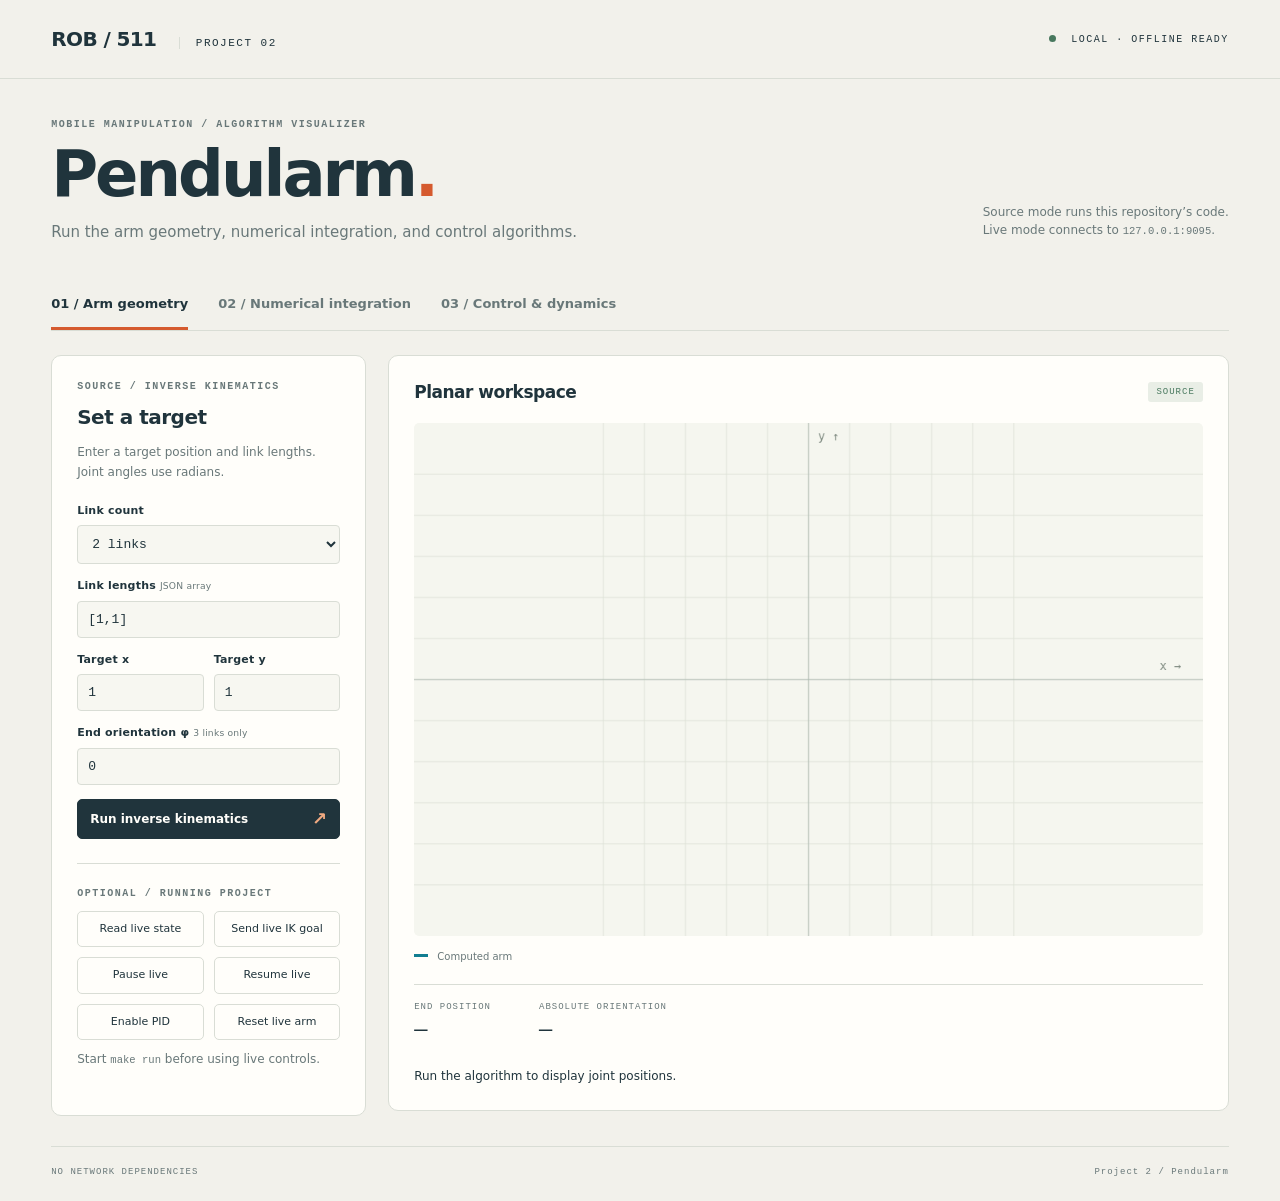
==== visualizer/index.html @ 278da364 "FINAL WITH TESTS" ====
<!doctype html>
<html lang="en">
<head>
<meta charset="utf-8"><meta name="viewport" content="width=device-width,initial-scale=1">
<title>Pendularm · Algorithm visualizer</title><link rel="stylesheet" href="style.css">
</head>
<body>
<header><div class="brand">ROB / 511 <span>PROJECT 02</span></div><div class="offline"><i></i> LOCAL · OFFLINE READY</div></header>
<main>
<div class="intro"><div><p class="eyebrow">MOBILE MANIPULATION / ALGORITHM VISUALIZER</p><h1>Pendularm<span>.</span></h1><p>Run the arm geometry, numerical integration, and control algorithms.</p></div><div class="mode-note">Source mode runs this repository’s code.<br>Live mode connects to <code>127.0.0.1:9095</code>.</div></div>
<nav aria-label="Algorithm views"><button class="tab active" data-page="arm">01 / Arm geometry</button><button class="tab" data-page="integration">02 / Numerical integration</button><button class="tab" data-page="control">03 / Control & dynamics</button></nav>
<div id="error" role="alert" hidden></div>
<section id="arm" class="page active">
<div class="workspace"><aside class="panel"><p class="eyebrow">SOURCE / INVERSE KINEMATICS</p><h2>Set a target</h2><p class="muted">Enter a target position and link lengths. Joint angles use radians.</p>
<label>Link count<select id="links"><option value="2">2 links</option><option value="3">3 links + orientation</option></select></label>
<label>Link lengths <small>JSON array</small><input id="lengths" value="[1,1]" spellcheck="false"></label>
<div class="fields"><label>Target x<input id="tx" type="number" value="1" step="0.1"></label><label>Target y<input id="ty" type="number" value="1" step="0.1"></label></div>
<label>End orientation φ <small>3 links only</small><input id="phi" type="number" value="0" step="0.1"></label>
<button class="primary" id="solve">Run inverse kinematics <span>↗</span></button>
<hr><p class="eyebrow">OPTIONAL / RUNNING PROJECT</p><div class="fields"><button id="snapshot">Read live state</button><button id="servo">Send live IK goal</button></div>
<div class="fields"><button id="pause">Pause live</button><button id="resume">Resume live</button></div>
<div class="fields"><button id="enable">Enable PID</button><button id="reset">Reset live arm</button></div><p id="liveStatus" class="muted">Start <code>make run</code> before using live controls.</p>
</aside><article class="panel visual"><div class="panel-top"><h2>Planar workspace</h2><span id="armBadge" class="badge">SOURCE</span></div><canvas id="armCanvas" width="1000" height="650" aria-label="Computed arm geometry"></canvas><div class="legend"><span><i class="actual"></i> Computed arm</span></div><div class="metrics"><div><small>END POSITION</small><strong id="endPosition">—</strong></div><div><small>ABSOLUTE ORIENTATION</small><strong id="orientation">—</strong></div></div><div id="armReadout" class="readout" aria-live="polite">Run the algorithm to display joint positions.</div></article></div>
</section>
<section id="integration" class="page">
<div class="workspace"><aside class="panel"><p class="eyebrow">SOURCE / NUMERICAL INTEGRATION</p><h2>Trace a forcing function</h2><p class="muted">Integrate x″ = f(t) from an initial position and velocity.</p>
<label>Forcing preset<select id="forcing"><option value="t">Ramp · t</option><option value="1">Constant · 1</option><option value="t^2">Quadratic · t²</option><option value="sin(t)">Sine · sin(t)</option><option value="custom">Custom expression</option></select></label>
<label>f(t)<input id="expression" value="t" spellcheck="false"></label>
<label>Method<select id="method"><option>euler</option><option>midpoint</option><option>verlet</option><option selected>rk4</option></select></label>
<div class="fields"><label>x₀<input id="x0" type="number" value="1" step=".1"></label><label>v₀<input id="v0" type="number" value="0" step=".1"></label></div>
<div class="fields"><label>dt<input id="dt" type="number" value=".1" min=".001" step=".01"></label><label>Steps<input id="steps" type="number" value="40" min="1" max="2000"></label></div>
<button class="primary" id="integrate">Run integration <span>↗</span></button><button id="runAll">Run all four methods</button>
</aside><article class="panel visual"><div class="panel-top"><h2>Position over time</h2><span class="badge">COMPUTED TRACES</span></div><canvas id="traceCanvas" width="1000" height="650" aria-label="Computed numerical integration traces"></canvas><div class="legend" id="traceLegend"><span><i class="actual"></i> Computed position</span></div><div class="metrics"><div><small>FINAL POSITION</small><strong id="finalPosition">—</strong></div><div><small>FINAL VELOCITY</small><strong id="finalVelocity">—</strong></div></div><div id="integrationReadout" class="readout" aria-live="polite">Run integration to display the computed trajectory.</div></article></div>
</section>
<section id="control" class="page">
<div class="control-grid"><article class="panel"><p class="eyebrow">SOURCE / ONE PID UPDATE</p><h2>Run the controller</h2><div class="fields three"><label>Kp<input id="kp" type="number" value="2" step=".1"></label><label>Ki<input id="ki" type="number" value="1" step=".1"></label><label>Kd<input id="kd" type="number" value="3" step=".1"></label></div><div class="fields"><label>Position<input id="pidq" type="number" value=".2" step=".1"></label><label>Velocity<input id="pidv" type="number" value=".1" step=".1"></label></div><div class="fields"><label>Target position<input id="pidtarget" type="number" value="1" step=".1"></label><label>Target velocity<input id="pidtv" type="number" value=".3" step=".1"></label></div><label>dt<input id="piddt" type="number" value=".1" step=".01" min=".001"></label><button class="primary" id="pid">Run PID update <span>↗</span></button><p class="muted">Each run starts with zero integral state.</p><div class="metrics"><div><small>COMPUTED EFFORT</small><strong id="pidEffort">—</strong></div><div><small>INTEGRAL STATE</small><strong id="pidIntegral">—</strong></div></div><canvas id="pidCanvas" width="800" height="260" aria-label="Computed PID effort"></canvas></article>
<article class="panel"><p class="eyebrow">SOURCE / ARM DYNAMICS</p><h2>Run forward dynamics</h2><p class="muted">Enter joint state, physical parameters, and applied torques.</p><div class="fields"><label>q <small>JSON array</small><input id="dq" value="[0,0]"></label><label>velocity <small>JSON array</small><input id="dv" value="[0,0]"></label></div><div class="fields"><label>masses <small>JSON array</small><input id="dm" value="[1,1]"></label><label>lengths <small>JSON array</small><input id="dl" value="[1,1]"></label></div><div class="fields"><label>torque <small>JSON array</small><input id="du" value="[0,0]"></label><label>Gravity<input id="gravity" type="number" value="9.81" step=".1"></label></div><button class="primary" id="dynamics">Run dynamics <span>↗</span></button><canvas id="dynamicsCanvas" width="800" height="350" aria-label="Computed joint accelerations"></canvas><div id="dynamicsReadout" class="readout" aria-live="polite">Run dynamics to display computed accelerations and forces.</div><h3>Computed mass matrix</h3><div id="massMatrix" class="matrix-output"></div></article></div>
</section>
<footer>NO NETWORK DEPENDENCIES <span>Project 2 / Pendularm</span></footer>
</main><script src="app.js"></script>
</body></html>
---- visualizer/style.css ----
:root{--bg:#f2f1eb;--panel:#fffefa;--ink:#20343c;--muted:#697879;--line:#d9ddd5;--accent:#d55a2e;--blue:#127e91;--green:#48785e}*{box-sizing:border-box}body{margin:0;background:var(--bg);color:var(--ink);font:15px/1.5 system-ui,-apple-system,BlinkMacSystemFont,"Segoe UI",sans-serif}header{display:flex;justify-content:space-between;align-items:center;padding:24px 4vw;border-bottom:1px solid var(--line)}.brand{font-size:20px;font-weight:800;letter-spacing:-.6px}.brand span{font:11px ui-monospace,monospace;letter-spacing:1.5px;margin-left:16px;padding-left:16px;border-left:1px solid var(--line)}.offline{font:10px ui-monospace,monospace;letter-spacing:1.5px}.offline i{display:inline-block;width:7px;height:7px;margin-right:8px;border-radius:50%;background:var(--green)}main{max-width:1530px;margin:auto;padding:40px 4vw 24px}.intro{display:flex;justify-content:space-between;align-items:end;gap:30px;margin-bottom:36px}.eyebrow{font:10px ui-monospace,monospace;letter-spacing:1.5px;font-weight:600;color:var(--muted);margin:0 0 12px}h1{font-size:clamp(42px,5vw,68px);line-height:1;letter-spacing:-3px;margin:0 0 15px}h1 span{color:var(--accent)}.intro p:not(.eyebrow){margin:0;color:var(--muted)}.mode-note{font-size:12px;color:var(--muted);padding-bottom:4px}code{font-family:ui-monospace,SFMono-Regular,Consolas,monospace}code{font-size:.88em}nav{display:flex;border-bottom:1px solid var(--line);gap:30px;margin-bottom:24px}button{font:inherit;cursor:pointer;background:transparent;border:1px solid var(--line);border-radius:5px;padding:10px 12px;color:var(--ink);transition:background .15s,border-color .15s}button:hover{background:#e9eae2;border-color:#aebbb3}button:focus-visible,a:focus-visible,input:focus-visible,select:focus-visible{outline:3px solid #127e9166;outline-offset:2px}.tab{border:0;border-bottom:3px solid transparent;border-radius:0;padding:14px 0;font-size:13px;font-weight:600;color:var(--muted)}.tab.active{border-bottom-color:var(--accent);color:var(--ink)}.page{display:none}.page.active{display:block}.workspace{display:grid;grid-template-columns:315px 1fr;gap:22px;align-items:start}.panel{background:var(--panel);border:1px solid var(--line);padding:25px;border-radius:10px;min-width:0}h2{font-size:20px;line-height:1.3;letter-spacing:-.5px;margin:0 0 13px}.muted{font-size:12px;color:var(--muted);line-height:1.65;margin:0 0 20px}label{display:block;font-size:11px;letter-spacing:.2px;font-weight:650;margin:0 0 14px}label small{color:var(--muted);font-weight:400}input,select{margin-top:6px;width:100%;background:#f7f7f1;color:var(--ink);font:13px ui-monospace,monospace;padding:10px;border:1px solid var(--line);border-radius:4px;min-width:0}.fields{display:grid;grid-template-columns:1fr 1fr;gap:10px}.fields.three{grid-template-columns:repeat(3,1fr)}.fields button{margin-bottom:10px;font-size:11px;padding:9px 6px}.primary{background:var(--ink);color:#fffefa;border-color:var(--ink);display:flex;justify-content:space-between;align-items:center;width:100%;font-weight:600;font-size:12px;margin:3px 0 12px}.primary:hover{background:#354d54;color:white;border-color:#354d54}.primary span{color:#efa981;font-size:18px;line-height:1}#runAll{width:100%;font-size:12px}hr{border:0;border-top:1px solid var(--line);margin:24px 0}.panel-top{display:flex;justify-content:space-between;align-items:center;gap:12px}.panel-top h2{font-size:17px;margin:0}.badge{font:9px ui-monospace,monospace;letter-spacing:1px;padding:5px 8px;border-radius:3px;background:#e9eee6;color:var(--green)}canvas{width:100%;height:auto;display:block;border-radius:5px;margin-top:20px;background:#f5f6ef;aspect-ratio:1000/650}.legend{display:flex;flex-wrap:wrap;gap:18px;margin:13px 0 20px;font-size:10px;color:var(--muted)}.legend i{display:inline-block;width:14px;height:3px;margin:0 6px 3px 0;vertical-align:middle}.legend .actual{background:var(--blue)}.metrics{display:flex;gap:48px;border-top:1px solid var(--line);padding-top:17px;margin-top:16px}.metrics small{display:block;font:9px ui-monospace,monospace;letter-spacing:1px;color:var(--muted)}.metrics strong{display:block;font:22px ui-monospace,monospace;letter-spacing:-1px;margin:6px 0}pre{font-size:11px;white-space:pre-wrap;overflow-wrap:anywhere;background:#f3f3ed;border-radius:5px;padding:15px;margin:18px 0 0;line-height:1.65;max-height:300px;overflow:auto}.hint{font-size:12px;color:var(--muted);padding:15px 0 5px;max-width:1000px}.control-grid{display:grid;grid-template-columns:1fr 1fr;gap:22px}.term-list{margin-top:20px}.term{display:flex;align-items:center;justify-content:space-between;padding:10px 12px;border-bottom:1px solid var(--line);font:12px ui-monospace,monospace}.term span{color:var(--muted)}#error{background:#f9e8df;border:1px solid #e2b79e;border-radius:5px;padding:12px 16px;margin:0 0 20px;font-size:13px;white-space:pre-wrap}footer{display:flex;justify-content:space-between;border-top:1px solid var(--line);margin-top:30px;padding-top:20px;font:9px ui-monospace,monospace;letter-spacing:1px;color:var(--muted)}@media(min-width:1400px){.workspace{grid-template-columns:340px 1fr}}@media(max-width:900px){main{padding:28px 20px}header{padding:20px}.workspace{grid-template-columns:270px 1fr;gap:14px}.panel{padding:18px}.intro{align-items:start}.mode-note{max-width:200px}.metrics{gap:20px}.metrics strong{font-size:18px}}@media(max-width:700px){.workspace,.control-grid{grid-template-columns:1fr}.intro{display:block}.mode-note{max-width:none;margin-top:20px}nav{gap:18px}.tab{font-size:11px}.offline{font-size:8px}.brand{font-size:16px}.brand span{font-size:9px;margin-left:8px;padding-left:8px}main{padding:26px 15px}footer{gap:20px;font-size:8px}canvas{aspect-ratio:1.35}.metrics{flex-wrap:wrap}}

.readout,.matrix-output{margin-top:18px;overflow-x:auto;font-size:12px}.readout table,.matrix-output table{border-collapse:collapse;width:100%;font:11px ui-monospace,monospace}.readout th,.readout td,.matrix-output th,.matrix-output td{text-align:left;padding:10px 8px;border-bottom:1px solid var(--line);white-space:nowrap}.readout th,.matrix-output th{color:var(--muted);font-size:10px;font-weight:500}h3{font-size:13px;margin-top:22px}.control-grid canvas{aspect-ratio:auto}
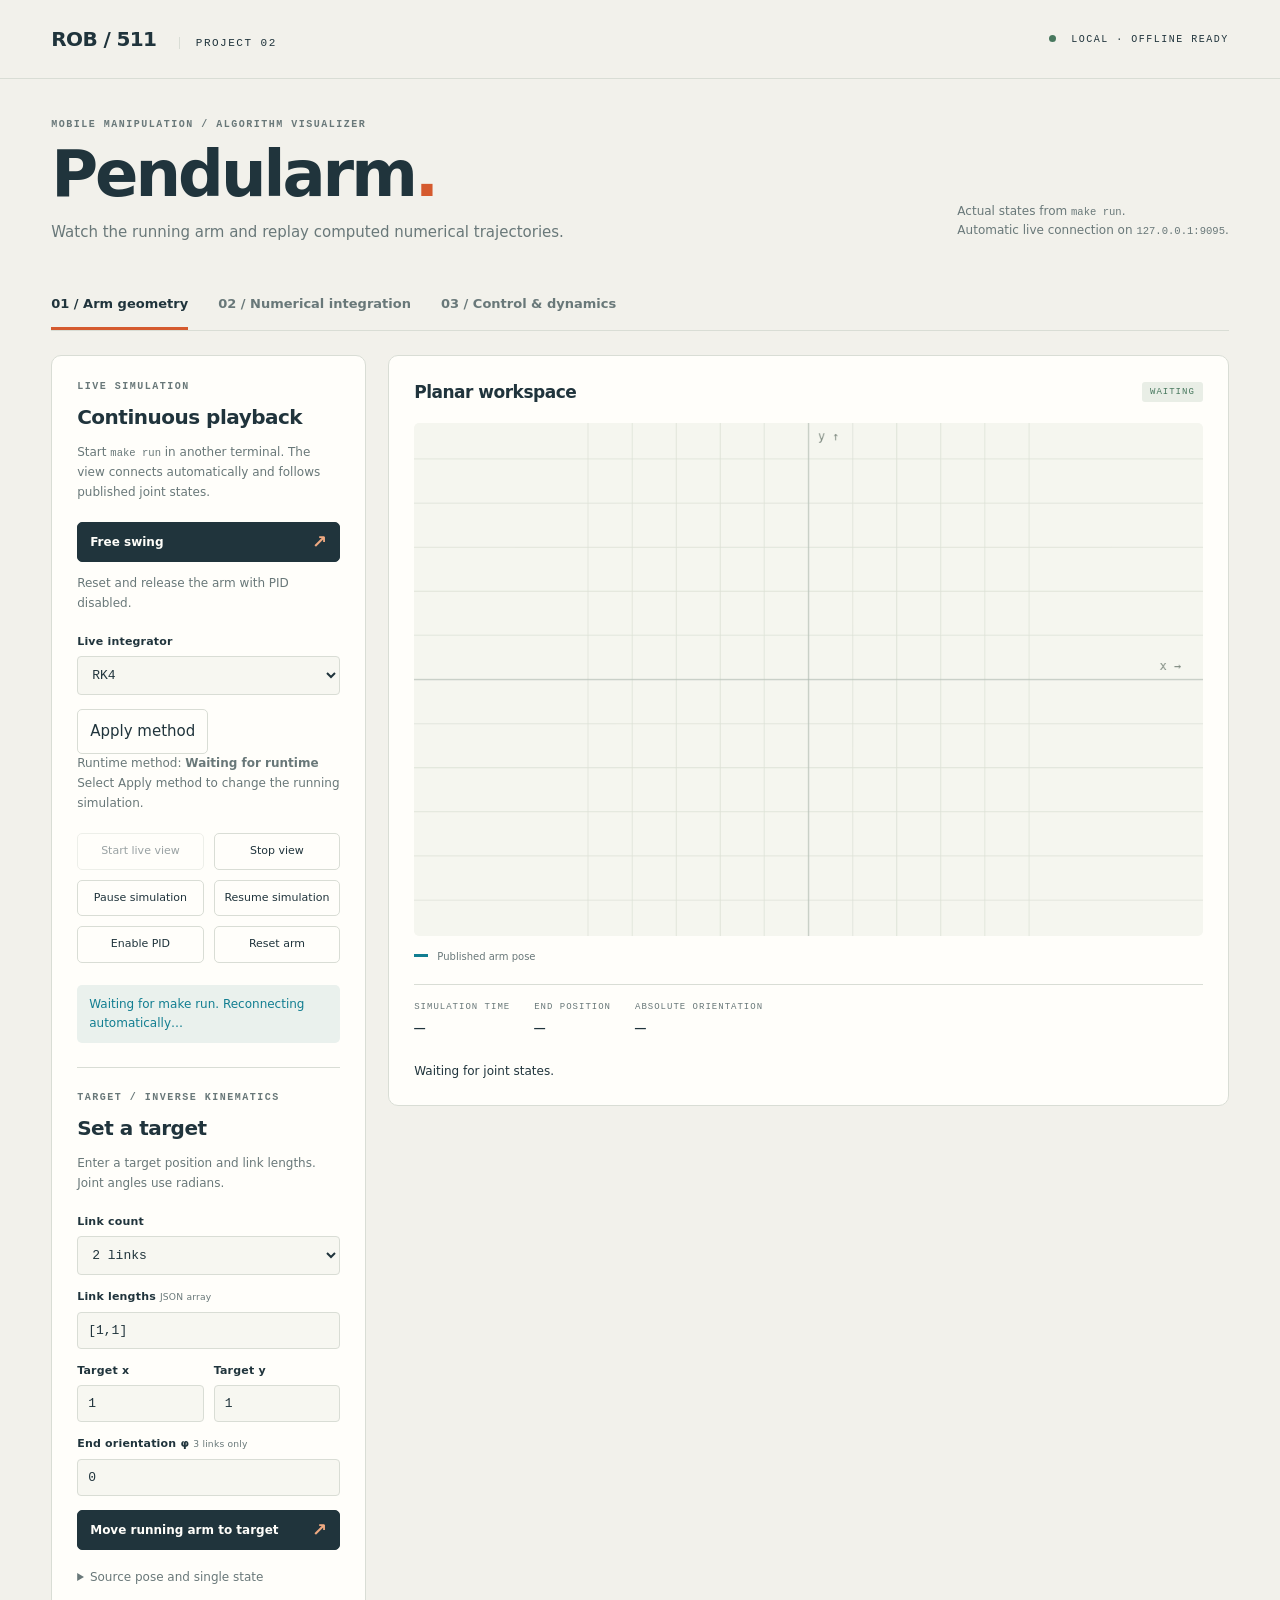
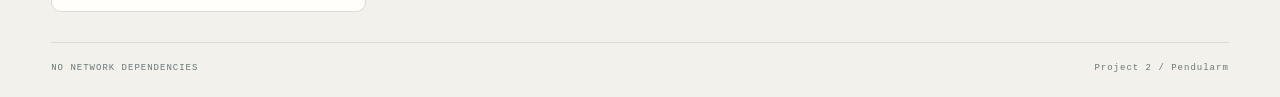
==== commit 08d4cedc: "BACKUP" ====
--- a/visualizer/index.html
+++ b/visualizer/index.html
@@ -7,20 +7,25 @@
 <body>
 <header><div class="brand">ROB / 511 <span>PROJECT 02</span></div><div class="offline"><i></i> LOCAL · OFFLINE READY</div></header>
 <main>
-<div class="intro"><div><p class="eyebrow">MOBILE MANIPULATION / ALGORITHM VISUALIZER</p><h1>Pendularm<span>.</span></h1><p>Run the arm geometry, numerical integration, and control algorithms.</p></div><div class="mode-note">Source mode runs this repository’s code.<br>Live mode connects to <code>127.0.0.1:9095</code>.</div></div>
+<div class="intro"><div><p class="eyebrow">MOBILE MANIPULATION / ALGORITHM VISUALIZER</p><h1>Pendularm<span>.</span></h1><p>Watch the running arm and replay computed numerical trajectories.</p></div><div class="mode-note">Actual states from <code>make run</code>.<br>Automatic live connection on <code>127.0.0.1:9095</code>.</div></div>
 <nav aria-label="Algorithm views"><button class="tab active" data-page="arm">01 / Arm geometry</button><button class="tab" data-page="integration">02 / Numerical integration</button><button class="tab" data-page="control">03 / Control & dynamics</button></nav>
 <div id="error" role="alert" hidden></div>
 <section id="arm" class="page active">
-<div class="workspace"><aside class="panel"><p class="eyebrow">SOURCE / INVERSE KINEMATICS</p><h2>Set a target</h2><p class="muted">Enter a target position and link lengths. Joint angles use radians.</p>
+<div class="workspace arm-workspace"><aside class="panel"><p class="eyebrow">LIVE SIMULATION</p><h2>Continuous playback</h2><p class="muted">Start <code>make run</code> in another terminal. The view connects automatically and follows published joint states.</p>
+<button class="primary" id="freeSwing">Free swing <span>↗</span></button><p class="muted">Reset and release the arm with PID disabled.</p>
+<label>Live integrator<select id="liveMethod"><option value="euler">Euler</option><option value="midpoint">Midpoint</option><option value="verlet">Verlet</option><option value="rk4" selected>RK4</option></select></label><button id="applyLiveMethod">Apply method</button><p class="muted method-status">Runtime method: <strong id="runtimeMethod">Waiting for runtime</strong><br>Select Apply method to change the running simulation.</p>
+<div class="fields"><button id="startLive">Start live view</button><button id="stopLive">Stop view</button></div>
+<div class="fields"><button id="pause">Pause simulation</button><button id="resume">Resume simulation</button></div>
+<div class="fields"><button id="enable">Enable PID</button><button id="reset">Reset arm</button></div>
+<p id="liveStatus" class="connection-status" role="status">Connecting to the running arm…</p>
+<hr><p class="eyebrow">TARGET / INVERSE KINEMATICS</p><h2>Set a target</h2><p class="muted">Enter a target position and link lengths. Joint angles use radians.</p>
 <label>Link count<select id="links"><option value="2">2 links</option><option value="3">3 links + orientation</option></select></label>
 <label>Link lengths <small>JSON array</small><input id="lengths" value="[1,1]" spellcheck="false"></label>
 <div class="fields"><label>Target x<input id="tx" type="number" value="1" step="0.1"></label><label>Target y<input id="ty" type="number" value="1" step="0.1"></label></div>
 <label>End orientation φ <small>3 links only</small><input id="phi" type="number" value="0" step="0.1"></label>
-<button class="primary" id="solve">Run inverse kinematics <span>↗</span></button>
-<hr><p class="eyebrow">OPTIONAL / RUNNING PROJECT</p><div class="fields"><button id="snapshot">Read live state</button><button id="servo">Send live IK goal</button></div>
-<div class="fields"><button id="pause">Pause live</button><button id="resume">Resume live</button></div>
-<div class="fields"><button id="enable">Enable PID</button><button id="reset">Reset live arm</button></div><p id="liveStatus" class="muted">Start <code>make run</code> before using live controls.</p>
-</aside><article class="panel visual"><div class="panel-top"><h2>Planar workspace</h2><span id="armBadge" class="badge">SOURCE</span></div><canvas id="armCanvas" width="1000" height="650" aria-label="Computed arm geometry"></canvas><div class="legend"><span><i class="actual"></i> Computed arm</span></div><div class="metrics"><div><small>END POSITION</small><strong id="endPosition">—</strong></div><div><small>ABSOLUTE ORIENTATION</small><strong id="orientation">—</strong></div></div><div id="armReadout" class="readout" aria-live="polite">Run the algorithm to display joint positions.</div></article></div>
+<button class="primary" id="servo">Move running arm to target <span>↗</span></button>
+<details><summary>Source pose and single state</summary><p class="muted">These controls hold one computed pose on screen.</p><button id="solve">Show computed IK pose</button><button id="snapshot">Read one live state</button></details>
+</aside><article class="panel visual"><div class="panel-top"><h2>Planar workspace</h2><span id="armBadge" class="badge">CONNECTING</span></div><canvas id="armCanvas" width="1000" height="650" aria-label="Continuously animated arm"></canvas><div class="legend"><span><i class="actual"></i> Published arm pose</span></div><div class="metrics"><div><small>SIMULATION TIME</small><strong id="simulationTime">—</strong></div><div><small>END POSITION</small><strong id="endPosition">—</strong></div><div><small>ABSOLUTE ORIENTATION</small><strong id="orientation">—</strong></div></div><div id="armReadout" class="readout">Waiting for joint states.</div></article></div>
 </section>
 <section id="integration" class="page">
 <div class="workspace"><aside class="panel"><p class="eyebrow">SOURCE / NUMERICAL INTEGRATION</p><h2>Trace a forcing function</h2><p class="muted">Integrate x″ = f(t) from an initial position and velocity.</p>
@@ -30,7 +35,10 @@
 <div class="fields"><label>x₀<input id="x0" type="number" value="1" step=".1"></label><label>v₀<input id="v0" type="number" value="0" step=".1"></label></div>
 <div class="fields"><label>dt<input id="dt" type="number" value=".1" min=".001" step=".01"></label><label>Steps<input id="steps" type="number" value="40" min="1" max="2000"></label></div>
 <button class="primary" id="integrate">Run integration <span>↗</span></button><button id="runAll">Run all four methods</button>
-</aside><article class="panel visual"><div class="panel-top"><h2>Position over time</h2><span class="badge">COMPUTED TRACES</span></div><canvas id="traceCanvas" width="1000" height="650" aria-label="Computed numerical integration traces"></canvas><div class="legend" id="traceLegend"><span><i class="actual"></i> Computed position</span></div><div class="metrics"><div><small>FINAL POSITION</small><strong id="finalPosition">—</strong></div><div><small>FINAL VELOCITY</small><strong id="finalVelocity">—</strong></div></div><div id="integrationReadout" class="readout" aria-live="polite">Run integration to display the computed trajectory.</div></article></div>
+</aside><article class="panel visual"><div class="panel-top"><h2>Position over time</h2><span class="badge">COMPUTED SAMPLES</span></div><canvas id="traceCanvas" width="1000" height="650" aria-label="Animated numerical integration traces"></canvas><div class="legend" id="traceLegend"><span><i class="actual"></i> Computed position</span></div>
+<div class="playback-controls"><button id="traceToggle" disabled>Play playback</button><button id="traceRestart" disabled>Restart</button><label>Speed<select id="traceSpeed"><option value=".25">0.25×</option><option value=".5">0.5×</option><option value="1" selected>1×</option><option value="2">2×</option><option value="4">4×</option></select></label><label class="check-label"><input id="traceLoop" type="checkbox" checked>Loop</label></div>
+<label class="seek-label">Playback time <span id="traceTime">—</span><input id="traceSeek" type="range" min="0" max="1" step=".001" value="0" disabled></label>
+<div class="metrics"><div><small>POSITION</small><strong id="finalPosition">—</strong></div><div><small>VELOCITY</small><strong id="finalVelocity">—</strong></div></div><div id="integrationReadout" class="readout">Run integration to play the computed trajectory.</div></article></div>
 </section>
 <section id="control" class="page">
 <div class="control-grid"><article class="panel"><p class="eyebrow">SOURCE / ONE PID UPDATE</p><h2>Run the controller</h2><div class="fields three"><label>Kp<input id="kp" type="number" value="2" step=".1"></label><label>Ki<input id="ki" type="number" value="1" step=".1"></label><label>Kd<input id="kd" type="number" value="3" step=".1"></label></div><div class="fields"><label>Position<input id="pidq" type="number" value=".2" step=".1"></label><label>Velocity<input id="pidv" type="number" value=".1" step=".1"></label></div><div class="fields"><label>Target position<input id="pidtarget" type="number" value="1" step=".1"></label><label>Target velocity<input id="pidtv" type="number" value=".3" step=".1"></label></div><label>dt<input id="piddt" type="number" value=".1" step=".01" min=".001"></label><button class="primary" id="pid">Run PID update <span>↗</span></button><p class="muted">Each run starts with zero integral state.</p><div class="metrics"><div><small>COMPUTED EFFORT</small><strong id="pidEffort">—</strong></div><div><small>INTEGRAL STATE</small><strong id="pidIntegral">—</strong></div></div><canvas id="pidCanvas" width="800" height="260" aria-label="Computed PID effort"></canvas></article>
--- a/visualizer/style.css
+++ b/visualizer/style.css
@@ -1,3 +1,4 @@
 :root{--bg:#f2f1eb;--panel:#fffefa;--ink:#20343c;--muted:#697879;--line:#d9ddd5;--accent:#d55a2e;--blue:#127e91;--green:#48785e}*{box-sizing:border-box}body{margin:0;background:var(--bg);color:var(--ink);font:15px/1.5 system-ui,-apple-system,BlinkMacSystemFont,"Segoe UI",sans-serif}header{display:flex;justify-content:space-between;align-items:center;padding:24px 4vw;border-bottom:1px solid var(--line)}.brand{font-size:20px;font-weight:800;letter-spacing:-.6px}.brand span{font:11px ui-monospace,monospace;letter-spacing:1.5px;margin-left:16px;padding-left:16px;border-left:1px solid var(--line)}.offline{font:10px ui-monospace,monospace;letter-spacing:1.5px}.offline i{display:inline-block;width:7px;height:7px;margin-right:8px;border-radius:50%;background:var(--green)}main{max-width:1530px;margin:auto;padding:40px 4vw 24px}.intro{display:flex;justify-content:space-between;align-items:end;gap:30px;margin-bottom:36px}.eyebrow{font:10px ui-monospace,monospace;letter-spacing:1.5px;font-weight:600;color:var(--muted);margin:0 0 12px}h1{font-size:clamp(42px,5vw,68px);line-height:1;letter-spacing:-3px;margin:0 0 15px}h1 span{color:var(--accent)}.intro p:not(.eyebrow){margin:0;color:var(--muted)}.mode-note{font-size:12px;color:var(--muted);padding-bottom:4px}code{font-family:ui-monospace,SFMono-Regular,Consolas,monospace}code{font-size:.88em}nav{display:flex;border-bottom:1px solid var(--line);gap:30px;margin-bottom:24px}button{font:inherit;cursor:pointer;background:transparent;border:1px solid var(--line);border-radius:5px;padding:10px 12px;color:var(--ink);transition:background .15s,border-color .15s}button:hover{background:#e9eae2;border-color:#aebbb3}button:focus-visible,a:focus-visible,input:focus-visible,select:focus-visible{outline:3px solid #127e9166;outline-offset:2px}.tab{border:0;border-bottom:3px solid transparent;border-radius:0;padding:14px 0;font-size:13px;font-weight:600;color:var(--muted)}.tab.active{border-bottom-color:var(--accent);color:var(--ink)}.page{display:none}.page.active{display:block}.workspace{display:grid;grid-template-columns:315px 1fr;gap:22px;align-items:start}.panel{background:var(--panel);border:1px solid var(--line);padding:25px;border-radius:10px;min-width:0}h2{font-size:20px;line-height:1.3;letter-spacing:-.5px;margin:0 0 13px}.muted{font-size:12px;color:var(--muted);line-height:1.65;margin:0 0 20px}label{display:block;font-size:11px;letter-spacing:.2px;font-weight:650;margin:0 0 14px}label small{color:var(--muted);font-weight:400}input,select{margin-top:6px;width:100%;background:#f7f7f1;color:var(--ink);font:13px ui-monospace,monospace;padding:10px;border:1px solid var(--line);border-radius:4px;min-width:0}.fields{display:grid;grid-template-columns:1fr 1fr;gap:10px}.fields.three{grid-template-columns:repeat(3,1fr)}.fields button{margin-bottom:10px;font-size:11px;padding:9px 6px}.primary{background:var(--ink);color:#fffefa;border-color:var(--ink);display:flex;justify-content:space-between;align-items:center;width:100%;font-weight:600;font-size:12px;margin:3px 0 12px}.primary:hover{background:#354d54;color:white;border-color:#354d54}.primary span{color:#efa981;font-size:18px;line-height:1}#runAll{width:100%;font-size:12px}hr{border:0;border-top:1px solid var(--line);margin:24px 0}.panel-top{display:flex;justify-content:space-between;align-items:center;gap:12px}.panel-top h2{font-size:17px;margin:0}.badge{font:9px ui-monospace,monospace;letter-spacing:1px;padding:5px 8px;border-radius:3px;background:#e9eee6;color:var(--green)}canvas{width:100%;height:auto;display:block;border-radius:5px;margin-top:20px;background:#f5f6ef;aspect-ratio:1000/650}.legend{display:flex;flex-wrap:wrap;gap:18px;margin:13px 0 20px;font-size:10px;color:var(--muted)}.legend i{display:inline-block;width:14px;height:3px;margin:0 6px 3px 0;vertical-align:middle}.legend .actual{background:var(--blue)}.metrics{display:flex;gap:48px;border-top:1px solid var(--line);padding-top:17px;margin-top:16px}.metrics small{display:block;font:9px ui-monospace,monospace;letter-spacing:1px;color:var(--muted)}.metrics strong{display:block;font:22px ui-monospace,monospace;letter-spacing:-1px;margin:6px 0}pre{font-size:11px;white-space:pre-wrap;overflow-wrap:anywhere;background:#f3f3ed;border-radius:5px;padding:15px;margin:18px 0 0;line-height:1.65;max-height:300px;overflow:auto}.hint{font-size:12px;color:var(--muted);padding:15px 0 5px;max-width:1000px}.control-grid{display:grid;grid-template-columns:1fr 1fr;gap:22px}.term-list{margin-top:20px}.term{display:flex;align-items:center;justify-content:space-between;padding:10px 12px;border-bottom:1px solid var(--line);font:12px ui-monospace,monospace}.term span{color:var(--muted)}#error{background:#f9e8df;border:1px solid #e2b79e;border-radius:5px;padding:12px 16px;margin:0 0 20px;font-size:13px;white-space:pre-wrap}footer{display:flex;justify-content:space-between;border-top:1px solid var(--line);margin-top:30px;padding-top:20px;font:9px ui-monospace,monospace;letter-spacing:1px;color:var(--muted)}@media(min-width:1400px){.workspace{grid-template-columns:340px 1fr}}@media(max-width:900px){main{padding:28px 20px}header{padding:20px}.workspace{grid-template-columns:270px 1fr;gap:14px}.panel{padding:18px}.intro{align-items:start}.mode-note{max-width:200px}.metrics{gap:20px}.metrics strong{font-size:18px}}@media(max-width:700px){.workspace,.control-grid{grid-template-columns:1fr}.intro{display:block}.mode-note{max-width:none;margin-top:20px}nav{gap:18px}.tab{font-size:11px}.offline{font-size:8px}.brand{font-size:16px}.brand span{font-size:9px;margin-left:8px;padding-left:8px}main{padding:26px 15px}footer{gap:20px;font-size:8px}canvas{aspect-ratio:1.35}.metrics{flex-wrap:wrap}}
 
 .readout,.matrix-output{margin-top:18px;overflow-x:auto;font-size:12px}.readout table,.matrix-output table{border-collapse:collapse;width:100%;font:11px ui-monospace,monospace}.readout th,.readout td,.matrix-output th,.matrix-output td{text-align:left;padding:10px 8px;border-bottom:1px solid var(--line);white-space:nowrap}.readout th,.matrix-output th{color:var(--muted);font-size:10px;font-weight:500}h3{font-size:13px;margin-top:22px}.control-grid canvas{aspect-ratio:auto}
+.playback-controls{display:flex;align-items:center;gap:10px;flex-wrap:wrap;border-top:1px solid var(--line);padding-top:16px;margin-top:12px}.playback-controls button{font-size:12px}.playback-controls label{margin:0;font-size:11px}.playback-controls select{width:80px;margin:0 0 0 6px;padding:8px}.playback-controls .check-label{display:flex;align-items:center;gap:6px}.check-label input{width:auto;margin:0;accent-color:var(--blue)}.seek-label{margin-top:16px}.seek-label span{float:right;font:11px ui-monospace,monospace;font-weight:400;color:var(--muted)}input[type=range]{padding:0;accent-color:var(--blue)}button:disabled{opacity:.45;cursor:default}.connection-status{font-size:12px;line-height:1.6;color:var(--blue);padding:10px 12px;border-radius:5px;background:#eaf1ed}.arm-workspace .metrics{gap:24px;flex-wrap:wrap}.arm-workspace .metrics strong{font-size:18px}.arm-workspace details{font-size:12px;margin-top:18px}.arm-workspace summary{cursor:pointer;color:var(--muted)}.arm-workspace details button{display:block;width:100%;margin-top:10px}.arm-workspace details p{margin-top:12px}.arm-workspace .visual{position:sticky;top:16px}@media(max-width:700px){.arm-workspace .visual{position:static;grid-row:1}.playback-controls{gap:8px}.playback-controls button{font-size:11px}}
